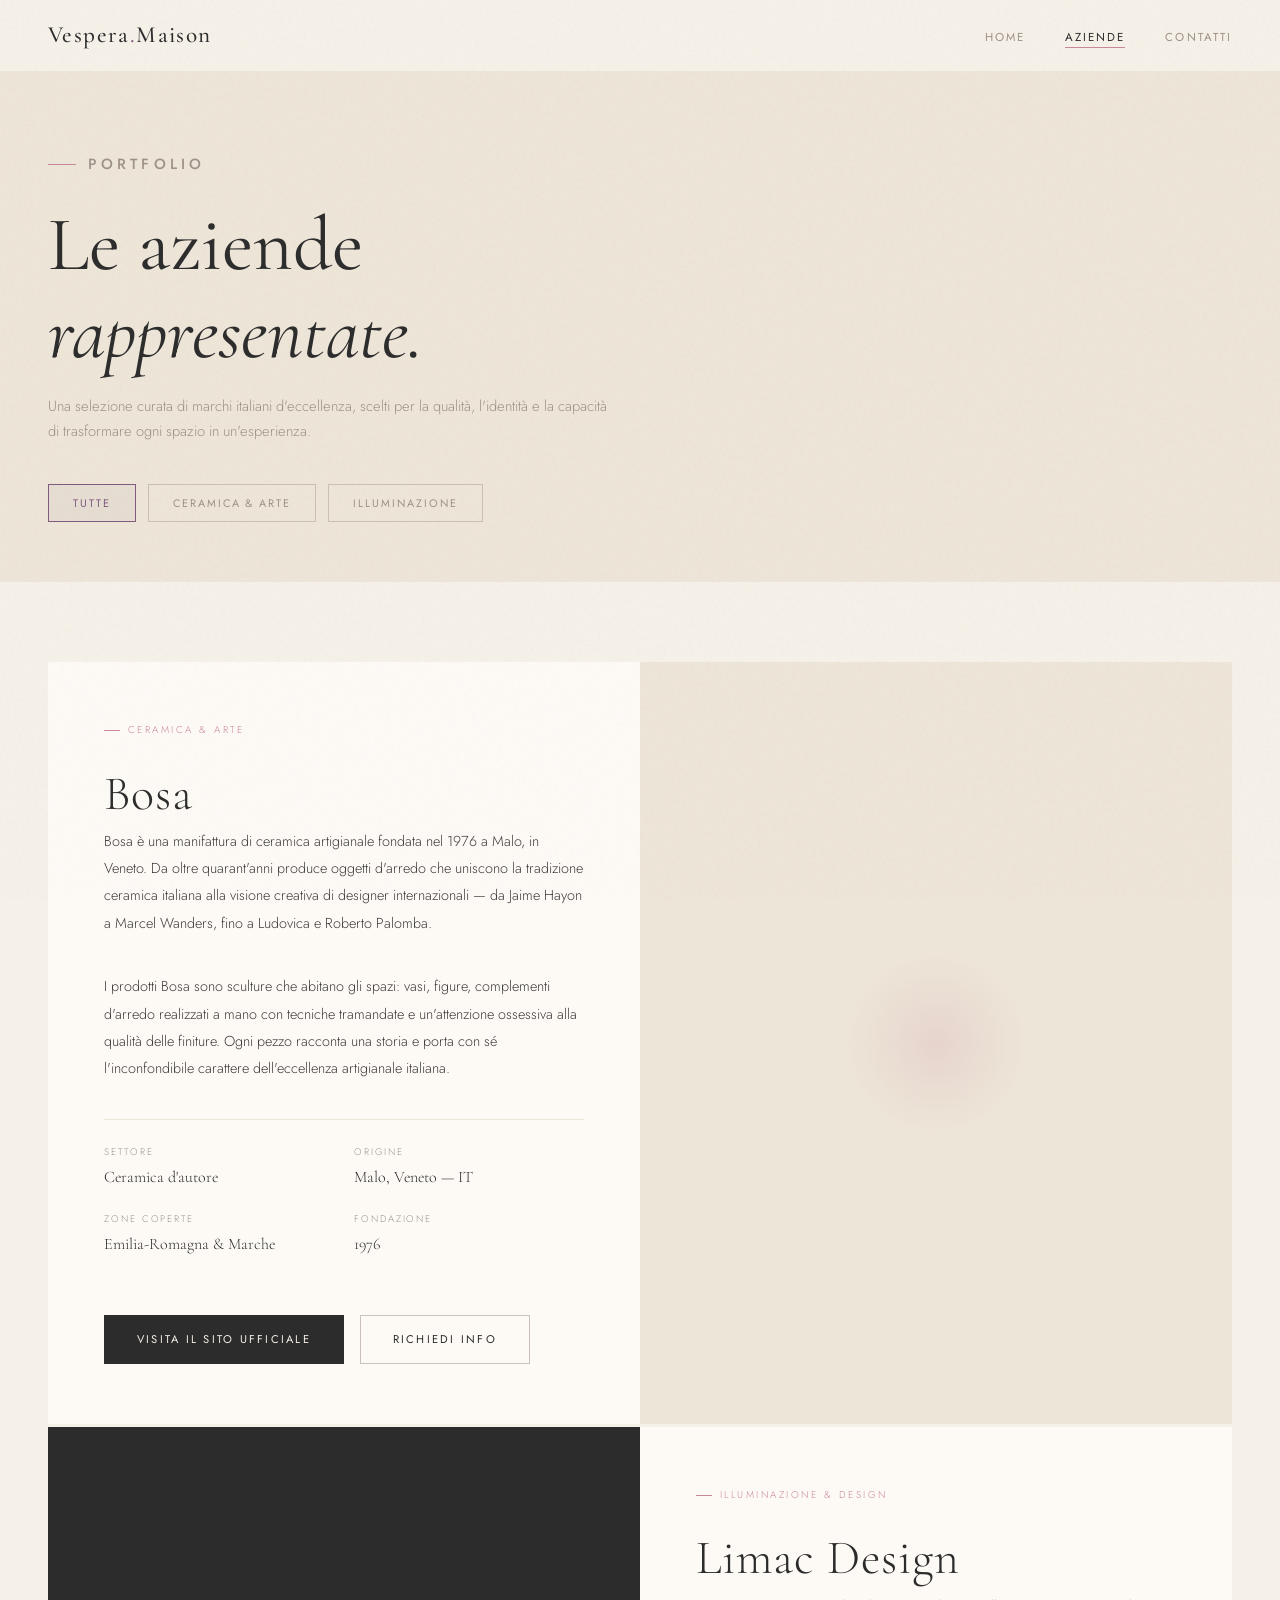
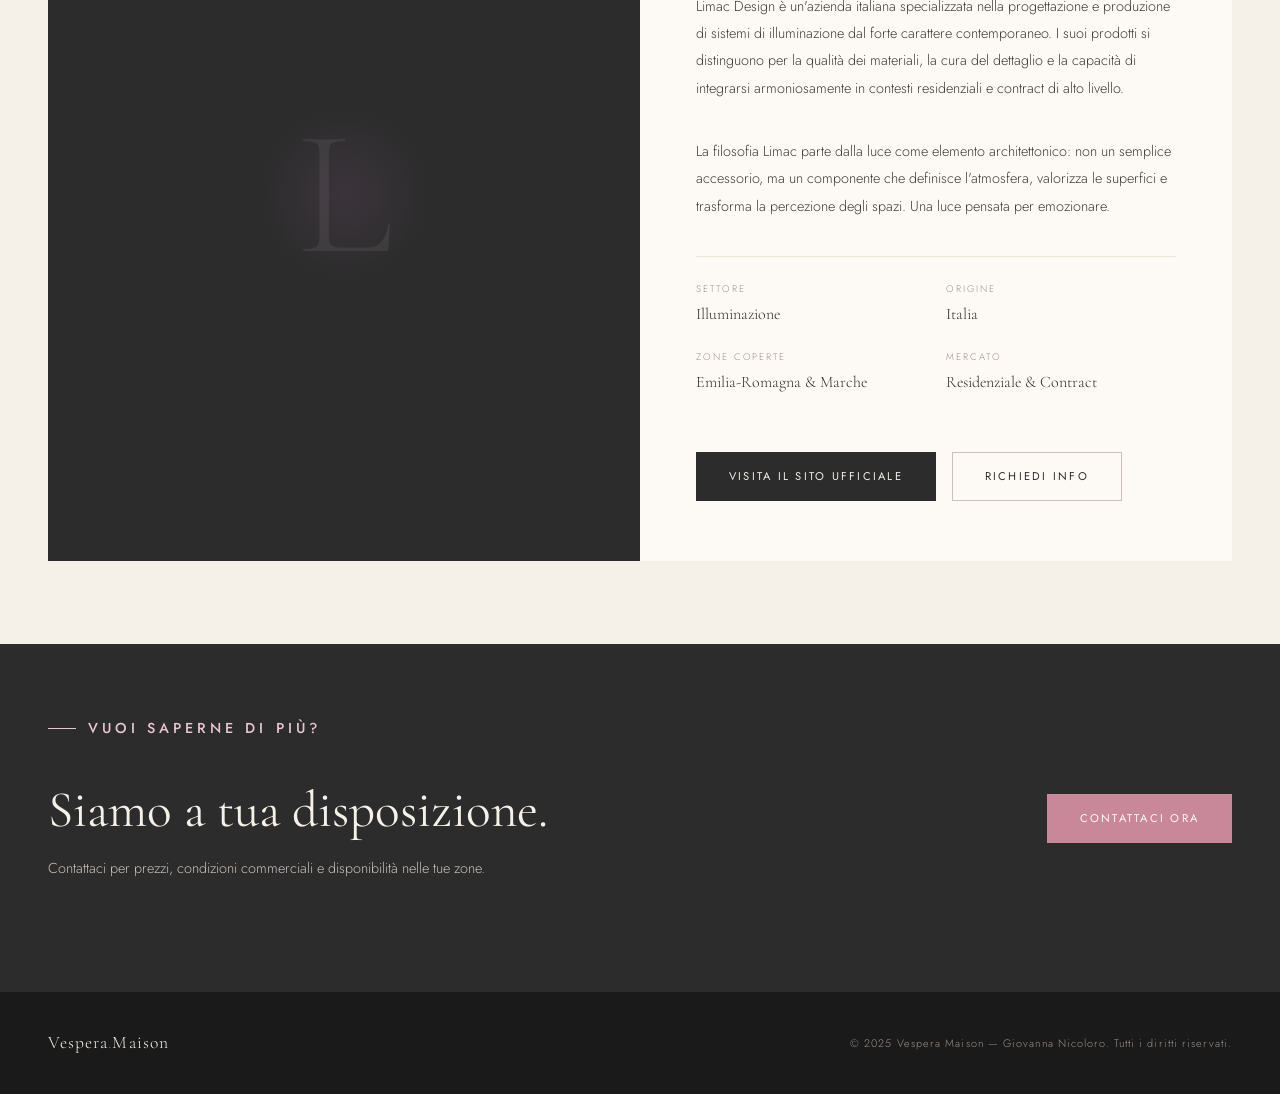
==== aziende.html @ 9b45b6e9 "Add files via upload" ====
<!DOCTYPE html>
<html lang="it">
<head>
  <meta charset="UTF-8" />
  <meta name="viewport" content="width=device-width, initial-scale=1.0" />
  <title>Aziende — Vespera Maison</title>
  <meta name="description" content="Scopri le aziende rappresentate da Vespera Maison: Bosa e Limac Design. Eccellenza italiana nell'arredamento e nel design.">
  <link rel="stylesheet" href="style.css" />
</head>
<body>

  <!-- NAV -->
  <nav id="navbar">
    <a class="nav-brand" href="index.html">Vespera<span>.</span>Maison</a>
    <button class="nav-toggle" id="navToggle" aria-label="Menu">
      <span></span><span></span><span></span>
    </button>
    <ul class="nav-links" id="navLinks">
      <li><a href="index.html">Home</a></li>
      <li><a href="aziende.html" class="active">Aziende</a></li>
      <li><a href="contatti.html">Contatti</a></li>
    </ul>
  </nav>

  <!-- PAGE HERO -->
  <div class="page-hero">
    <div class="container">
      <p class="section-label">Portfolio</p>
      <h1>Le aziende<br><em>rappresentate.</em></h1>
      <p>
        Una selezione curata di marchi italiani d'eccellenza, scelti per la qualità, 
        l'identità e la capacità di trasformare ogni spazio in un'esperienza.
      </p>

      <!-- FILTER BAR -->
      <div class="filter-bar">
        <button class="filter-btn active" data-filter="all">Tutte</button>
        <button class="filter-btn" data-filter="ceramica">Ceramica &amp; Arte</button>
        <button class="filter-btn" data-filter="illuminazione">Illuminazione</button>
      </div>
    </div>
  </div>

  <!-- BRANDS -->
  <section class="brands-section">
    <div class="container">

      <!-- BOSA -->
      <div class="brand-detail-card fade-up" id="bosa" data-category="ceramica">
        <div class="brand-detail-info">
          <div>
            <p class="brand-detail-tag">Ceramica &amp; Arte</p>
            <h2 class="brand-detail-name">Bosa</h2>
            <p class="brand-detail-desc">
              Bosa è una manifattura di ceramica artigianale fondata nel 1976 a Malo, in Veneto. 
              Da oltre quarant'anni produce oggetti d'arredo che uniscono la tradizione ceramica 
              italiana alla visione creativa di designer internazionali — da Jaime Hayon a 
              Marcel Wanders, fino a Ludovica e Roberto Palomba.
            </p>
            <p class="brand-detail-desc">
              I prodotti Bosa sono sculture che abitano gli spazi: vasi, figure, complementi 
              d'arredo realizzati a mano con tecniche tramandate e un'attenzione ossessiva 
              alla qualità delle finiture. Ogni pezzo racconta una storia e porta con sé 
              l'inconfondibile carattere dell'eccellenza artigianale italiana.
            </p>
          </div>
          <div>
            <div class="brand-detail-meta">
              <div>
                <p class="meta-item-label">Settore</p>
                <p class="meta-item-value">Ceramica d'autore</p>
              </div>
              <div>
                <p class="meta-item-label">Origine</p>
                <p class="meta-item-value">Malo, Veneto — IT</p>
              </div>
              <div>
                <p class="meta-item-label">Zone coperte</p>
                <p class="meta-item-value">Emilia-Romagna &amp; Marche</p>
              </div>
              <div>
                <p class="meta-item-label">Fondazione</p>
                <p class="meta-item-value">1976</p>
              </div>
            </div>
            <div style="display:flex; gap:16px; flex-wrap:wrap;">
              <a href="https://www.bosatrade.com/" target="_blank" rel="noopener" class="btn btn-dark">
                Visita il sito ufficiale
              </a>
              <a href="contatti.html" class="btn btn-outline">Richiedi info</a>
            </div>
          </div>
        </div>
        <div class="brand-detail-visual">
          <span class="brand-visual-letter">B</span>
          <div class="brand-visual-accent"></div>
        </div>
      </div>

      <!-- LIMAC -->
      <div class="brand-detail-card fade-up" id="limac" data-category="illuminazione">
        <div class="brand-detail-visual dark">
          <span class="brand-visual-letter">L</span>
          <div class="brand-visual-accent" style="background: radial-gradient(circle, var(--viola) 0%, transparent 70%);"></div>
        </div>
        <div class="brand-detail-info">
          <div>
            <p class="brand-detail-tag">Illuminazione &amp; Design</p>
            <h2 class="brand-detail-name">Limac Design</h2>
            <p class="brand-detail-desc">
              Limac Design è un'azienda italiana specializzata nella progettazione e produzione 
              di sistemi di illuminazione dal forte carattere contemporaneo. I suoi prodotti 
              si distinguono per la qualità dei materiali, la cura del dettaglio e la capacità 
              di integrarsi armoniosamente in contesti residenziali e contract di alto livello.
            </p>
            <p class="brand-detail-desc">
              La filosofia Limac parte dalla luce come elemento architettonico: non un semplice 
              accessorio, ma un componente che definisce l'atmosfera, valorizza le superfici e 
              trasforma la percezione degli spazi. Una luce pensata per emozionare.
            </p>
          </div>
          <div>
            <div class="brand-detail-meta">
              <div>
                <p class="meta-item-label">Settore</p>
                <p class="meta-item-value">Illuminazione</p>
              </div>
              <div>
                <p class="meta-item-label">Origine</p>
                <p class="meta-item-value">Italia</p>
              </div>
              <div>
                <p class="meta-item-label">Zone coperte</p>
                <p class="meta-item-value">Emilia-Romagna &amp; Marche</p>
              </div>
              <div>
                <p class="meta-item-label">Mercato</p>
                <p class="meta-item-value">Residenziale &amp; Contract</p>
              </div>
            </div>
            <div style="display:flex; gap:16px; flex-wrap:wrap;">
              <a href="https://www.limacdesign.com/" target="_blank" rel="noopener" class="btn btn-dark">
                Visita il sito ufficiale
              </a>
              <a href="contatti.html" class="btn btn-outline">Richiedi info</a>
            </div>
          </div>
        </div>
      </div>

    </div>
  </section>

  <!-- CTA BOTTOM -->
  <section class="contacts-strip" style="padding: 72px 48px;">
    <div class="container" style="display:flex; justify-content:space-between; align-items:center; flex-wrap:wrap; gap:32px;">
      <div>
        <p class="section-label">Vuoi saperne di più?</p>
        <h2 style="color:var(--crema);">Siamo a tua disposizione.</h2>
        <p style="margin-top:12px;">Contattaci per prezzi, condizioni commerciali e disponibilità nelle tue zone.</p>
      </div>
      <a href="contatti.html" class="btn btn-rosa">Contattaci ora</a>
    </div>
  </section>

  <!-- FOOTER -->
  <footer>
    <span class="footer-brand">Vespera<span>.</span>Maison</span>
    <span class="footer-copy">&copy; 2025 Vespera Maison — Giovanna Nicoloro. Tutti i diritti riservati.</span>
  </footer>

  <script>
    // Nav
    const navbar = document.getElementById('navbar');
    window.addEventListener('scroll', () => {
      navbar.classList.toggle('scrolled', window.scrollY > 20);
    });
    document.getElementById('navToggle').addEventListener('click', () => {
      document.getElementById('navLinks').classList.toggle('open');
    });

    // Filter
    const filterBtns = document.querySelectorAll('.filter-btn');
    const cards = document.querySelectorAll('.brand-detail-card');

    filterBtns.forEach(btn => {
      btn.addEventListener('click', () => {
        filterBtns.forEach(b => b.classList.remove('active'));
        btn.classList.add('active');
        const f = btn.dataset.filter;
        cards.forEach(card => {
          if (f === 'all' || card.dataset.category === f) {
            card.classList.remove('hidden');
          } else {
            card.classList.add('hidden');
          }
        });
      });
    });

    // Anchor scroll
    if (window.location.hash) {
      setTimeout(() => {
        const el = document.querySelector(window.location.hash);
        if (el) el.scrollIntoView({ behavior: 'smooth', block: 'start' });
      }, 300);
    }

    // Fade-up
    const obs = new IntersectionObserver((entries) => {
      entries.forEach(e => { if (e.isIntersecting) e.target.classList.add('visible'); });
    }, { threshold: 0.1 });
    document.querySelectorAll('.fade-up').forEach(el => obs.observe(el));
  </script>

</body>
</html>
---- style.css ----
/* ============================================================
   VESPERA MAISON — Stylesheet
   Palette: antracite, tortora, crema, viola/rosa
   ============================================================ */

@import url('https://fonts.googleapis.com/css2?family=Cormorant+Garamond:ital,wght@0,300;0,400;0,500;0,600;1,300;1,400&family=Jost:wght@200;300;400;500&display=swap');

/* ── Variables ── */
:root {
  --antracite:   #2c2c2c;
  --antracite-2: #3d3b3b;
  --tortora:     #9e9189;
  --tortora-lt:  #cac0b8;
  --crema:       #f5f0e8;
  --crema-dk:    #ede5d8;
  --viola:       #7e5a7e;
  --rosa:        #c9879a;
  --rosa-lt:     #e8c5cf;
  --white:       #fdfaf6;

  --font-display: 'Cormorant Garamond', Georgia, serif;
  --font-body:    'Jost', sans-serif;

  --nav-h: 72px;
  --max-w: 1200px;
  --transition: 0.35s cubic-bezier(0.25, 0.46, 0.45, 0.94);
}

/* ── Reset ── */
*, *::before, *::after { box-sizing: border-box; margin: 0; padding: 0; }
html { scroll-behavior: smooth; font-size: 16px; }
body {
  background: var(--crema);
  color: var(--antracite);
  font-family: var(--font-body);
  font-weight: 300;
  line-height: 1.7;
  -webkit-font-smoothing: antialiased;
}
img { display: block; max-width: 100%; }
a { color: inherit; text-decoration: none; }
ul { list-style: none; }

/* ── Noise texture overlay ── */
body::before {
  content: '';
  position: fixed;
  inset: 0;
  background-image: url("data:image/svg+xml,%3Csvg viewBox='0 0 256 256' xmlns='http://www.w3.org/2000/svg'%3E%3Cfilter id='n'%3E%3CfeTurbulence type='fractalNoise' baseFrequency='0.9' numOctaves='4' stitchTiles='stitch'/%3E%3C/filter%3E%3Crect width='100%25' height='100%25' filter='url(%23n)' opacity='0.04'/%3E%3C/svg%3E");
  pointer-events: none;
  z-index: 9999;
  opacity: 0.5;
}

/* ── Navigation ── */
nav {
  position: fixed;
  top: 0; left: 0; right: 0;
  z-index: 100;
  height: var(--nav-h);
  display: flex;
  align-items: center;
  padding: 0 48px;
  background: var(--crema);
  border-bottom: 1px solid var(--crema-dk);
  transition: background var(--transition), box-shadow var(--transition);
}
nav.scrolled {
  background: rgba(245, 240, 232, 0.96);
  backdrop-filter: blur(12px);
  box-shadow: 0 1px 24px rgba(44,44,44,0.07);
}
.nav-brand {
  font-family: var(--font-display);
  font-size: 1.45rem;
  font-weight: 500;
  letter-spacing: 0.06em;
  color: var(--antracite);
  flex: 1;
}
.nav-brand span {
  color: var(--viola);
}
.nav-links {
  display: flex;
  gap: 40px;
  align-items: center;
}
.nav-links a {
  font-family: var(--font-body);
  font-size: 0.72rem;
  font-weight: 400;
  letter-spacing: 0.18em;
  text-transform: uppercase;
  color: var(--tortora);
  transition: color var(--transition);
  position: relative;
}
.nav-links a::after {
  content: '';
  position: absolute;
  bottom: -3px; left: 0;
  width: 0; height: 1px;
  background: var(--rosa);
  transition: width var(--transition);
}
.nav-links a:hover,
.nav-links a.active { color: var(--antracite); }
.nav-links a:hover::after,
.nav-links a.active::after { width: 100%; }

/* Hamburger mobile */
.nav-toggle {
  display: none;
  flex-direction: column;
  gap: 5px;
  cursor: pointer;
  padding: 4px;
}
.nav-toggle span {
  display: block;
  width: 24px; height: 1px;
  background: var(--antracite);
  transition: var(--transition);
}

/* ── Section commons ── */
section { padding: 100px 48px; }
.container { max-width: var(--max-w); margin: 0 auto; }

.section-label {
  font-family: var(--font-body);
  font-size: 0.65rem;
  font-weight: 500;
  letter-spacing: 0.28em;
  text-transform: uppercase;
  color: var(--rosa);
  margin-bottom: 24px;
  display: flex;
  align-items: center;
  gap: 12px;
}
.section-label::before {
  content: '';
  display: block;
  width: 28px; height: 1px;
  background: var(--rosa);
}

h1, h2, h3 {
  font-family: var(--font-display);
  font-weight: 400;
  line-height: 1.15;
}
h1 { font-size: clamp(2.8rem, 6vw, 5.5rem); }
h2 { font-size: clamp(2rem, 4vw, 3.4rem); }
h3 { font-size: 1.55rem; }

/* ── Hero ── */
.hero {
  min-height: 100vh;
  display: grid;
  grid-template-columns: 1fr 1fr;
  padding-top: var(--nav-h);
  overflow: hidden;
}
.hero-left {
  display: flex;
  flex-direction: column;
  justify-content: center;
  padding: 80px 60px 80px 48px;
}
.hero-eyebrow {
  font-size: 0.65rem;
  letter-spacing: 0.28em;
  text-transform: uppercase;
  color: var(--tortora);
  margin-bottom: 32px;
}
.hero-title {
  margin-bottom: 28px;
  color: var(--antracite);
}
.hero-title em {
  font-style: italic;
  color: var(--viola);
}
.hero-tagline {
  font-family: var(--font-display);
  font-size: 1.2rem;
  font-style: italic;
  color: var(--tortora);
  margin-bottom: 40px;
  letter-spacing: 0.02em;
}
.hero-desc {
  font-size: 0.9rem;
  color: var(--antracite-2);
  max-width: 420px;
  line-height: 1.85;
  margin-bottom: 52px;
}
.hero-ctas {
  display: flex;
  gap: 20px;
  flex-wrap: wrap;
}
.hero-right {
  background: var(--antracite);
  position: relative;
  display: flex;
  align-items: center;
  justify-content: center;
  overflow: hidden;
}
.hero-right-inner {
  position: relative;
  z-index: 2;
  text-align: center;
  padding: 48px;
}
.hero-monogram {
  font-family: var(--font-display);
  font-size: clamp(6rem, 12vw, 11rem);
  font-weight: 300;
  color: rgba(255,255,255,0.06);
  line-height: 1;
  position: absolute;
  top: 50%; left: 50%;
  transform: translate(-50%, -50%);
  user-select: none;
  letter-spacing: -0.04em;
}
.hero-stat {
  color: var(--crema);
}
.hero-stat-num {
  font-family: var(--font-display);
  font-size: 3.5rem;
  font-weight: 300;
  color: var(--rosa-lt);
  display: block;
  line-height: 1;
}
.hero-stat-label {
  font-size: 0.68rem;
  letter-spacing: 0.22em;
  text-transform: uppercase;
  color: var(--tortora-lt);
}
.hero-divider {
  width: 1px;
  height: 60px;
  background: var(--tortora);
  opacity: 0.3;
  margin: 28px auto;
}
/* decorative circles */
.hero-right::before {
  content: '';
  position: absolute;
  width: 420px; height: 420px;
  border-radius: 50%;
  border: 1px solid rgba(201,135,154,0.12);
  top: 50%; left: 50%;
  transform: translate(-50%,-50%);
}
.hero-right::after {
  content: '';
  position: absolute;
  width: 280px; height: 280px;
  border-radius: 50%;
  background: radial-gradient(circle, rgba(126,90,126,0.15) 0%, transparent 70%);
  top: 50%; left: 50%;
  transform: translate(-50%,-50%);
}

/* ── Buttons ── */
.btn {
  display: inline-block;
  padding: 14px 32px;
  font-family: var(--font-body);
  font-size: 0.7rem;
  font-weight: 400;
  letter-spacing: 0.2em;
  text-transform: uppercase;
  border: 1px solid currentColor;
  transition: background var(--transition), color var(--transition), border-color var(--transition);
  cursor: pointer;
}
.btn-dark {
  color: var(--crema);
  background: var(--antracite);
  border-color: var(--antracite);
}
.btn-dark:hover {
  background: var(--viola);
  border-color: var(--viola);
  color: var(--white);
}
.btn-outline {
  color: var(--antracite);
  background: transparent;
  border-color: var(--tortora-lt);
}
.btn-outline:hover {
  border-color: var(--viola);
  color: var(--viola);
}
.btn-rosa {
  color: var(--white);
  background: var(--rosa);
  border-color: var(--rosa);
}
.btn-rosa:hover {
  background: var(--viola);
  border-color: var(--viola);
}

/* ── About strip ── */
.about-strip {
  background: var(--crema-dk);
  padding: 80px 48px;
}
.about-grid {
  display: grid;
  grid-template-columns: 1fr 2fr;
  gap: 80px;
  align-items: center;
}
.about-quote {
  font-family: var(--font-display);
  font-size: clamp(1.6rem, 3vw, 2.4rem);
  font-style: italic;
  color: var(--viola);
  line-height: 1.3;
}
.about-text p {
  font-size: 0.92rem;
  color: var(--antracite-2);
  line-height: 1.9;
  margin-bottom: 20px;
}
.about-text p:last-child { margin-bottom: 0; }

/* ── Brands preview ── */
.brands-preview {
  background: var(--white);
}
.brands-grid {
  display: grid;
  grid-template-columns: 1fr 1fr;
  gap: 2px;
  margin-top: 60px;
}
.brand-card {
  background: var(--crema);
  padding: 56px 48px;
  transition: background var(--transition);
  position: relative;
  overflow: hidden;
  cursor: pointer;
}
.brand-card::before {
  content: '';
  position: absolute;
  bottom: 0; left: 0; right: 0;
  height: 3px;
  background: linear-gradient(90deg, var(--viola), var(--rosa));
  transform: scaleX(0);
  transform-origin: left;
  transition: transform var(--transition);
}
.brand-card:hover { background: var(--crema-dk); }
.brand-card:hover::before { transform: scaleX(1); }
.brand-name {
  font-family: var(--font-display);
  font-size: 2rem;
  font-weight: 400;
  margin-bottom: 8px;
  letter-spacing: 0.02em;
}
.brand-category {
  font-size: 0.65rem;
  letter-spacing: 0.22em;
  text-transform: uppercase;
  color: var(--tortora);
  margin-bottom: 24px;
}
.brand-desc {
  font-size: 0.88rem;
  color: var(--antracite-2);
  line-height: 1.8;
  margin-bottom: 32px;
}
.brand-link-arrow {
  font-size: 0.68rem;
  letter-spacing: 0.18em;
  text-transform: uppercase;
  color: var(--rosa);
  display: flex;
  align-items: center;
  gap: 8px;
  transition: gap var(--transition), color var(--transition);
}
.brand-link-arrow:hover { gap: 14px; color: var(--viola); }
.brand-link-arrow::after { content: '→'; }

/* ── Contacts preview strip ── */
.contacts-strip {
  background: var(--antracite);
  color: var(--crema);
  padding: 80px 48px;
}
.contacts-strip .section-label { color: var(--rosa-lt); }
.contacts-strip .section-label::before { background: var(--rosa-lt); }
.contacts-strip h2 { color: var(--crema); margin-bottom: 16px; }
.contacts-strip p { color: var(--tortora-lt); font-size: 0.9rem; margin-bottom: 40px; }
.contacts-inline {
  display: flex;
  gap: 48px;
  flex-wrap: wrap;
  margin-bottom: 40px;
}
.contact-item {
  display: flex;
  flex-direction: column;
  gap: 4px;
}
.contact-item-label {
  font-size: 0.6rem;
  letter-spacing: 0.25em;
  text-transform: uppercase;
  color: var(--tortora);
}
.contact-item-value {
  font-family: var(--font-display);
  font-size: 1.1rem;
  color: var(--crema);
}

/* ── Footer ── */
footer {
  background: #1a1a1a;
  color: var(--tortora);
  padding: 36px 48px;
  display: flex;
  align-items: center;
  justify-content: space-between;
  flex-wrap: wrap;
  gap: 16px;
}
.footer-brand {
  font-family: var(--font-display);
  font-size: 1.1rem;
  color: var(--crema);
  letter-spacing: 0.06em;
}
.footer-brand span { color: var(--viola); }
.footer-copy {
  font-size: 0.68rem;
  letter-spacing: 0.1em;
  color: var(--tortora);
}

/* ── PAGE: Aziende ── */
.page-hero {
  padding-top: calc(var(--nav-h) + 80px);
  padding-bottom: 60px;
  padding-left: 48px;
  padding-right: 48px;
  background: var(--crema-dk);
}
.page-hero h1 { margin-bottom: 16px; }
.page-hero p {
  font-size: 0.92rem;
  color: var(--tortora);
  max-width: 560px;
}

/* Filter bar */
.filter-bar {
  display: flex;
  gap: 12px;
  flex-wrap: wrap;
  margin: 40px 0 0;
}
.filter-btn {
  padding: 10px 24px;
  font-family: var(--font-body);
  font-size: 0.68rem;
  letter-spacing: 0.18em;
  text-transform: uppercase;
  border: 1px solid var(--tortora-lt);
  background: transparent;
  color: var(--tortora);
  cursor: pointer;
  transition: all var(--transition);
}
.filter-btn:hover,
.filter-btn.active {
  border-color: var(--viola);
  color: var(--viola);
  background: rgba(126,90,126,0.06);
}

/* Brand detail cards */
.brands-section {
  padding: 80px 48px;
}
.brand-detail-card {
  background: var(--white);
  margin-bottom: 3px;
  display: grid;
  grid-template-columns: 1fr 1fr;
  min-height: 380px;
  transition: opacity var(--transition), transform var(--transition);
  overflow: hidden;
}
.brand-detail-card.hidden {
  display: none;
}
.brand-detail-info {
  padding: 60px 56px;
  display: flex;
  flex-direction: column;
  justify-content: space-between;
}
.brand-detail-name {
  font-family: var(--font-display);
  font-size: 3rem;
  font-weight: 300;
  letter-spacing: 0.02em;
  margin-bottom: 6px;
}
.brand-detail-tag {
  font-size: 0.62rem;
  letter-spacing: 0.25em;
  text-transform: uppercase;
  color: var(--rosa);
  margin-bottom: 28px;
  display: flex;
  align-items: center;
  gap: 8px;
}
.brand-detail-tag::before {
  content: '';
  display: inline-block;
  width: 16px; height: 1px;
  background: var(--rosa);
}
.brand-detail-desc {
  font-size: 0.9rem;
  color: var(--antracite-2);
  line-height: 1.9;
  flex: 1;
  margin-bottom: 36px;
}
.brand-detail-meta {
  display: grid;
  grid-template-columns: 1fr 1fr;
  gap: 20px;
  padding: 24px 0;
  border-top: 1px solid var(--crema-dk);
  margin-bottom: 32px;
}
.meta-item-label {
  font-size: 0.6rem;
  letter-spacing: 0.2em;
  text-transform: uppercase;
  color: var(--tortora);
  margin-bottom: 4px;
}
.meta-item-value {
  font-family: var(--font-display);
  font-size: 1rem;
  color: var(--antracite);
}
.brand-detail-visual {
  background: var(--crema-dk);
  display: flex;
  align-items: center;
  justify-content: center;
  position: relative;
  overflow: hidden;
}
.brand-detail-visual.dark { background: var(--antracite); }
.brand-visual-letter {
  font-family: var(--font-display);
  font-size: clamp(8rem, 14vw, 14rem);
  font-weight: 300;
  line-height: 1;
  opacity: 0.08;
  color: var(--crema);
  user-select: none;
}
.brand-detail-visual.dark .brand-visual-letter {
  color: var(--white);
  opacity: 0.07;
}
.brand-visual-accent {
  position: absolute;
  width: 180px; height: 180px;
  border-radius: 50%;
  background: radial-gradient(circle, var(--rosa) 0%, transparent 70%);
  opacity: 0.18;
}

/* ── PAGE: Contatti ── */
.contacts-page {
  padding-top: calc(var(--nav-h) + 80px);
  display: grid;
  grid-template-columns: 1fr 1fr;
  min-height: calc(100vh - var(--nav-h));
}
.contacts-form-col {
  padding: 80px 60px 80px 48px;
  background: var(--white);
}
.contacts-info-col {
  padding: 80px 48px 80px 60px;
  background: var(--antracite);
  color: var(--crema);
}
.contacts-info-col .section-label { color: var(--rosa-lt); }
.contacts-info-col .section-label::before { background: var(--rosa-lt); }
.contacts-info-col h2 { color: var(--crema); margin-bottom: 20px; }
.contacts-info-col > p { color: var(--tortora-lt); font-size: 0.9rem; line-height: 1.8; margin-bottom: 52px; }

.info-block {
  margin-bottom: 36px;
}
.info-block-label {
  font-size: 0.6rem;
  letter-spacing: 0.25em;
  text-transform: uppercase;
  color: var(--tortora);
  margin-bottom: 8px;
}
.info-block-value {
  font-family: var(--font-display);
  font-size: 1.15rem;
  color: var(--crema);
  line-height: 1.5;
}
.info-block-value a { transition: color var(--transition); }
.info-block-value a:hover { color: var(--rosa-lt); }

.info-divider {
  width: 40px; height: 1px;
  background: rgba(202,192,184,0.2);
  margin: 40px 0;
}

/* Form */
.form-group {
  margin-bottom: 28px;
}
.form-label {
  display: block;
  font-size: 0.62rem;
  letter-spacing: 0.22em;
  text-transform: uppercase;
  color: var(--tortora);
  margin-bottom: 10px;
}
.form-input,
.form-select,
.form-textarea {
  width: 100%;
  background: var(--crema);
  border: 1px solid var(--crema-dk);
  border-radius: 0;
  padding: 14px 18px;
  font-family: var(--font-body);
  font-size: 0.88rem;
  font-weight: 300;
  color: var(--antracite);
  transition: border-color var(--transition), background var(--transition);
  outline: none;
  appearance: none;
}
.form-input:focus,
.form-select:focus,
.form-textarea:focus {
  border-color: var(--viola);
  background: var(--white);
}
.form-textarea {
  resize: vertical;
  min-height: 140px;
  line-height: 1.7;
}
.form-select {
  background-image: url("data:image/svg+xml,%3Csvg xmlns='http://www.w3.org/2000/svg' width='12' height='8' viewBox='0 0 12 8'%3E%3Cpath d='M1 1l5 5 5-5' stroke='%239e9189' stroke-width='1.5' fill='none'/%3E%3C/svg%3E");
  background-repeat: no-repeat;
  background-position: right 16px center;
  cursor: pointer;
}
.form-submit-row {
  display: flex;
  align-items: center;
  gap: 20px;
  flex-wrap: wrap;
  margin-top: 12px;
}
.form-success {
  font-size: 0.8rem;
  color: var(--viola);
  display: none;
}
.form-success.show { display: block; }

/* ── Animations ── */
.fade-up {
  opacity: 0;
  transform: translateY(28px);
  transition: opacity 0.7s ease, transform 0.7s ease;
}
.fade-up.visible {
  opacity: 1;
  transform: translateY(0);
}
.fade-up:nth-child(2) { transition-delay: 0.1s; }
.fade-up:nth-child(3) { transition-delay: 0.2s; }
.fade-up:nth-child(4) { transition-delay: 0.3s; }

/* ── Responsive ── */
@media (max-width: 900px) {
  nav { padding: 0 24px; }
  .nav-links { display: none; flex-direction: column; position: fixed; top: var(--nav-h); left: 0; right: 0; background: var(--crema); padding: 32px 24px; gap: 24px; border-bottom: 1px solid var(--crema-dk); }
  .nav-links.open { display: flex; }
  .nav-toggle { display: flex; }

  section { padding: 72px 24px; }
  .about-strip, .contacts-strip { padding: 72px 24px; }

  .hero { grid-template-columns: 1fr; min-height: auto; }
  .hero-left { padding: 60px 24px; }
  .hero-right { min-height: 320px; }

  .about-grid { grid-template-columns: 1fr; gap: 40px; }
  .brands-grid { grid-template-columns: 1fr; }
  .brand-card { padding: 40px 24px; }

  .page-hero { padding: calc(var(--nav-h) + 48px) 24px 48px; }
  .filter-bar { margin-top: 28px; }
  .brands-section { padding: 48px 24px; }
  .brand-detail-card { grid-template-columns: 1fr; }
  .brand-detail-visual { min-height: 200px; display: none; }
  .brand-detail-info { padding: 40px 28px; }

  .contacts-page { grid-template-columns: 1fr; }
  .contacts-form-col { padding: 60px 24px; }
  .contacts-info-col { padding: 60px 24px; }

  footer { padding: 28px 24px; flex-direction: column; align-items: flex-start; gap: 8px; }
  .contacts-inline { flex-direction: column; gap: 24px; }
}
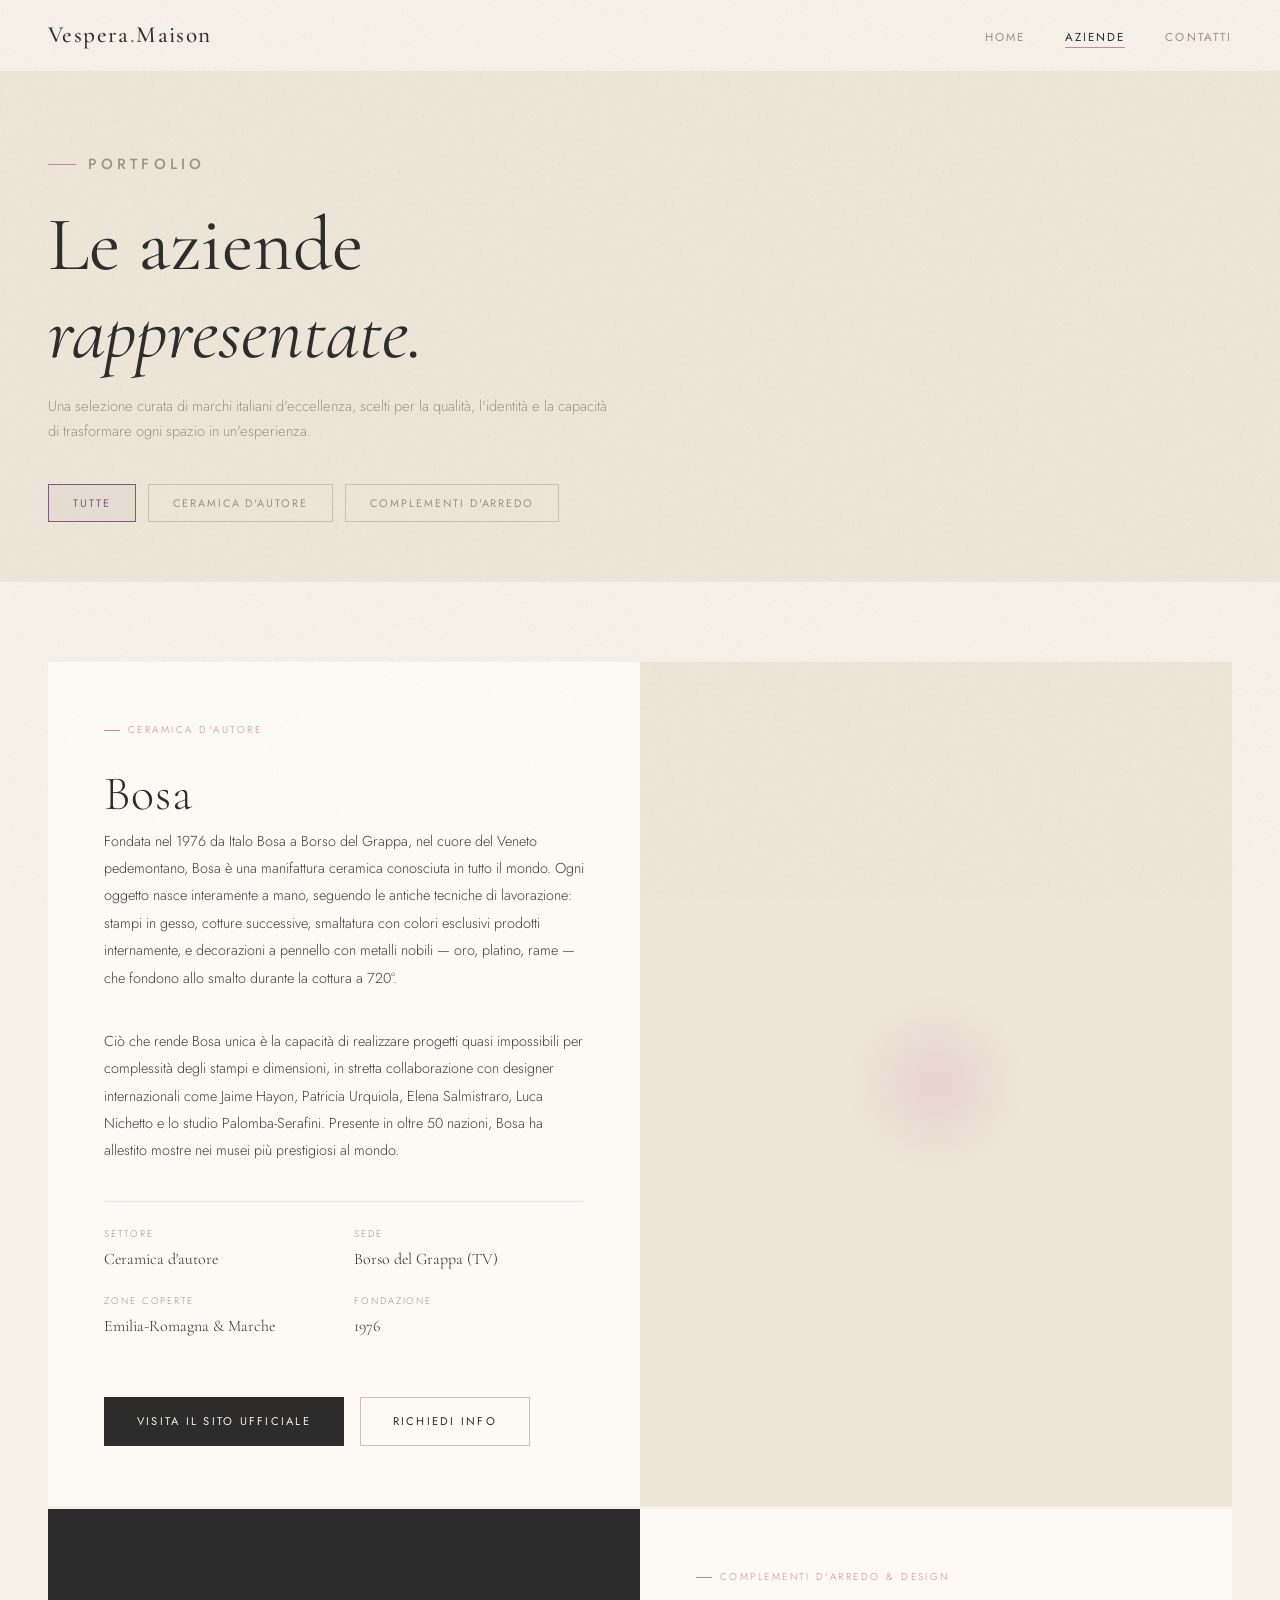
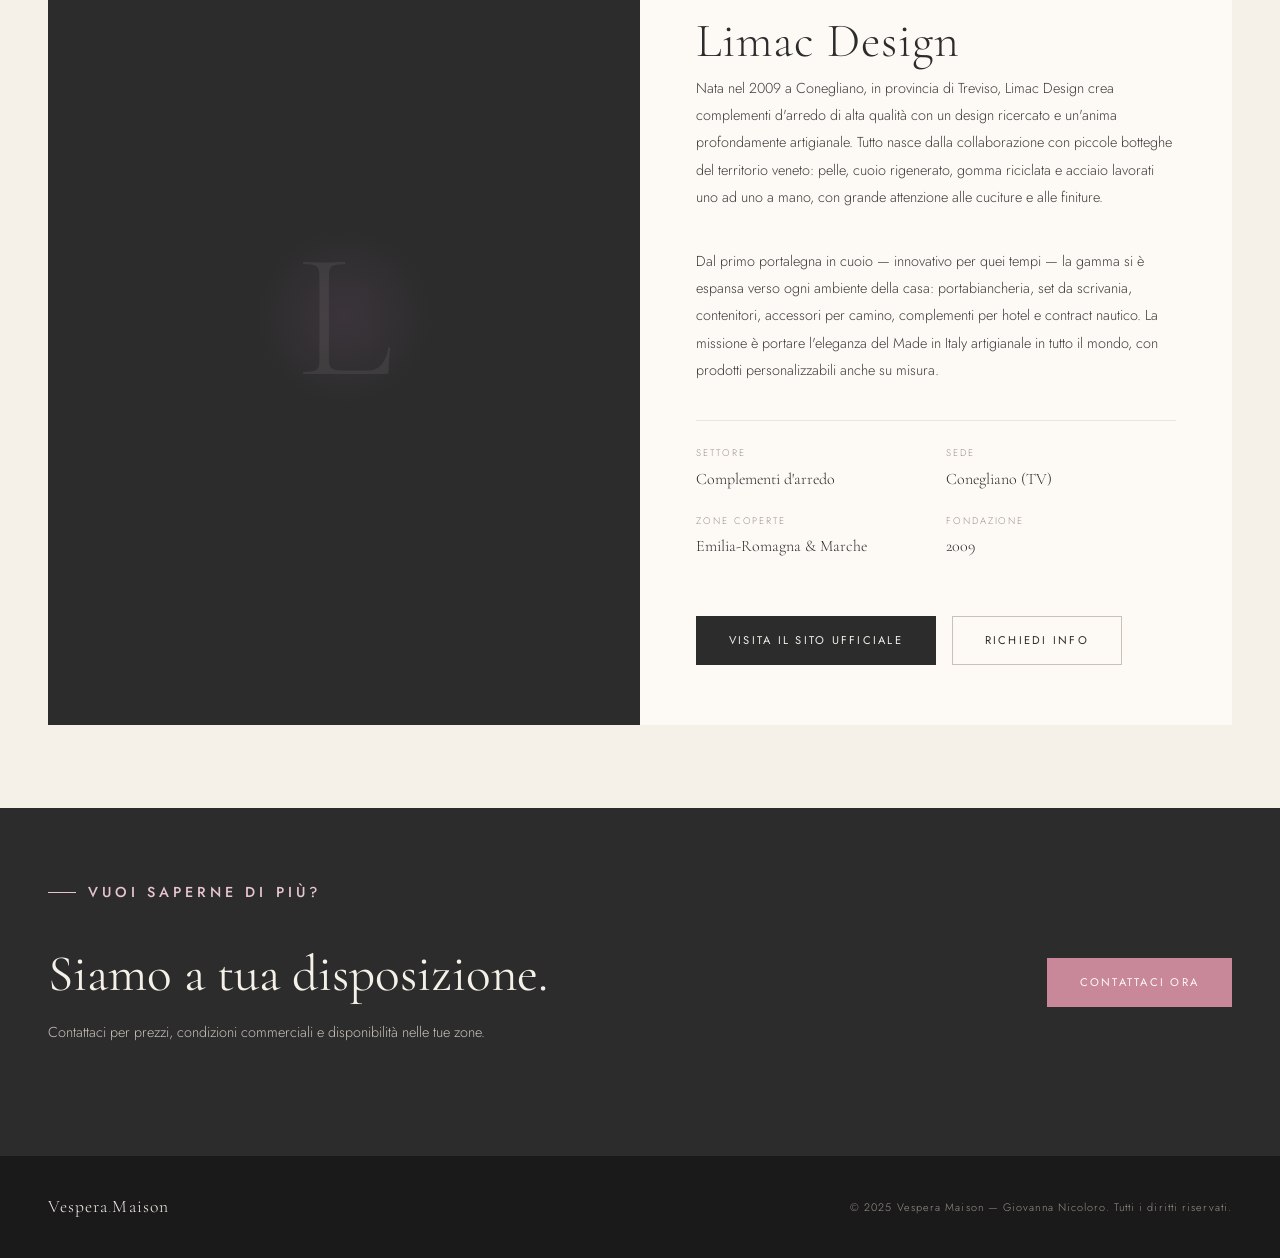
==== commit 9ea417a2: "Update aziende.html" ====
--- a/aziende.html
+++ b/aziende.html
@@ -35,8 +35,8 @@
       <!-- FILTER BAR -->
       <div class="filter-bar">
         <button class="filter-btn active" data-filter="all">Tutte</button>
-        <button class="filter-btn" data-filter="ceramica">Ceramica &amp; Arte</button>
-        <button class="filter-btn" data-filter="illuminazione">Illuminazione</button>
+        <button class="filter-btn" data-filter="ceramica">Ceramica d'autore</button>
+        <button class="filter-btn" data-filter="complementi">Complementi d'arredo</button>
       </div>
     </div>
   </div>
@@ -49,19 +49,22 @@
       <div class="brand-detail-card fade-up" id="bosa" data-category="ceramica">
         <div class="brand-detail-info">
           <div>
-            <p class="brand-detail-tag">Ceramica &amp; Arte</p>
+            <p class="brand-detail-tag">Ceramica d'autore</p>
             <h2 class="brand-detail-name">Bosa</h2>
             <p class="brand-detail-desc">
-              Bosa è una manifattura di ceramica artigianale fondata nel 1976 a Malo, in Veneto. 
-              Da oltre quarant'anni produce oggetti d'arredo che uniscono la tradizione ceramica 
-              italiana alla visione creativa di designer internazionali — da Jaime Hayon a 
-              Marcel Wanders, fino a Ludovica e Roberto Palomba.
-            </p>
-            <p class="brand-detail-desc">
-              I prodotti Bosa sono sculture che abitano gli spazi: vasi, figure, complementi 
-              d'arredo realizzati a mano con tecniche tramandate e un'attenzione ossessiva 
-              alla qualità delle finiture. Ogni pezzo racconta una storia e porta con sé 
-              l'inconfondibile carattere dell'eccellenza artigianale italiana.
+              Fondata nel 1976 da Italo Bosa a Borso del Grappa, nel cuore del Veneto pedemontano, 
+              Bosa è una manifattura ceramica conosciuta in tutto il mondo. Ogni oggetto nasce 
+              interamente a mano, seguendo le antiche tecniche di lavorazione: stampi in gesso, 
+              cotture successive, smaltatura con colori esclusivi prodotti internamente, e 
+              decorazioni a pennello con metalli nobili — oro, platino, rame — che fondono 
+              allo smalto durante la cottura a 720°.
+            </p>
+            <p class="brand-detail-desc">
+              Ciò che rende Bosa unica è la capacità di realizzare progetti quasi impossibili 
+              per complessità degli stampi e dimensioni, in stretta collaborazione con designer 
+              internazionali come Jaime Hayon, Patricia Urquiola, Elena Salmistraro, Luca Nichetto 
+              e lo studio Palomba-Serafini. Presente in oltre 50 nazioni, Bosa ha allestito 
+              mostre nei musei più prestigiosi al mondo.
             </p>
           </div>
           <div>
@@ -71,8 +74,8 @@
                 <p class="meta-item-value">Ceramica d'autore</p>
               </div>
               <div>
-                <p class="meta-item-label">Origine</p>
-                <p class="meta-item-value">Malo, Veneto — IT</p>
+                <p class="meta-item-label">Sede</p>
+                <p class="meta-item-value">Borso del Grappa (TV)</p>
               </div>
               <div>
                 <p class="meta-item-label">Zone coperte</p>
@@ -98,44 +101,47 @@
       </div>
 
       <!-- LIMAC -->
-      <div class="brand-detail-card fade-up" id="limac" data-category="illuminazione">
+      <div class="brand-detail-card fade-up" id="limac" data-category="complementi">
         <div class="brand-detail-visual dark">
           <span class="brand-visual-letter">L</span>
           <div class="brand-visual-accent" style="background: radial-gradient(circle, var(--viola) 0%, transparent 70%);"></div>
         </div>
         <div class="brand-detail-info">
           <div>
-            <p class="brand-detail-tag">Illuminazione &amp; Design</p>
+            <p class="brand-detail-tag">Complementi d'arredo &amp; Design</p>
             <h2 class="brand-detail-name">Limac Design</h2>
             <p class="brand-detail-desc">
-              Limac Design è un'azienda italiana specializzata nella progettazione e produzione 
-              di sistemi di illuminazione dal forte carattere contemporaneo. I suoi prodotti 
-              si distinguono per la qualità dei materiali, la cura del dettaglio e la capacità 
-              di integrarsi armoniosamente in contesti residenziali e contract di alto livello.
-            </p>
-            <p class="brand-detail-desc">
-              La filosofia Limac parte dalla luce come elemento architettonico: non un semplice 
-              accessorio, ma un componente che definisce l'atmosfera, valorizza le superfici e 
-              trasforma la percezione degli spazi. Una luce pensata per emozionare.
+              Nata nel 2009 a Conegliano, in provincia di Treviso, Limac Design crea complementi 
+              d'arredo di alta qualità con un design ricercato e un'anima profondamente artigianale. 
+              Tutto nasce dalla collaborazione con piccole botteghe del territorio veneto: 
+              pelle, cuoio rigenerato, gomma riciclata e acciaio lavorati uno ad uno a mano, 
+              con grande attenzione alle cuciture e alle finiture.
+            </p>
+            <p class="brand-detail-desc">
+              Dal primo portalegna in cuoio — innovativo per quei tempi — la gamma si è espansa 
+              verso ogni ambiente della casa: portabiancheria, set da scrivania, contenitori, 
+              accessori per camino, complementi per hotel e contract nautico. La missione è 
+              portare l'eleganza del Made in Italy artigianale in tutto il mondo, con prodotti 
+              personalizzabili anche su misura.
             </p>
           </div>
           <div>
             <div class="brand-detail-meta">
               <div>
                 <p class="meta-item-label">Settore</p>
-                <p class="meta-item-value">Illuminazione</p>
-              </div>
-              <div>
-                <p class="meta-item-label">Origine</p>
-                <p class="meta-item-value">Italia</p>
+                <p class="meta-item-value">Complementi d'arredo</p>
+              </div>
+              <div>
+                <p class="meta-item-label">Sede</p>
+                <p class="meta-item-value">Conegliano (TV)</p>
               </div>
               <div>
                 <p class="meta-item-label">Zone coperte</p>
                 <p class="meta-item-value">Emilia-Romagna &amp; Marche</p>
               </div>
               <div>
-                <p class="meta-item-label">Mercato</p>
-                <p class="meta-item-value">Residenziale &amp; Contract</p>
+                <p class="meta-item-label">Fondazione</p>
+                <p class="meta-item-value">2009</p>
               </div>
             </div>
             <div style="display:flex; gap:16px; flex-wrap:wrap;">
